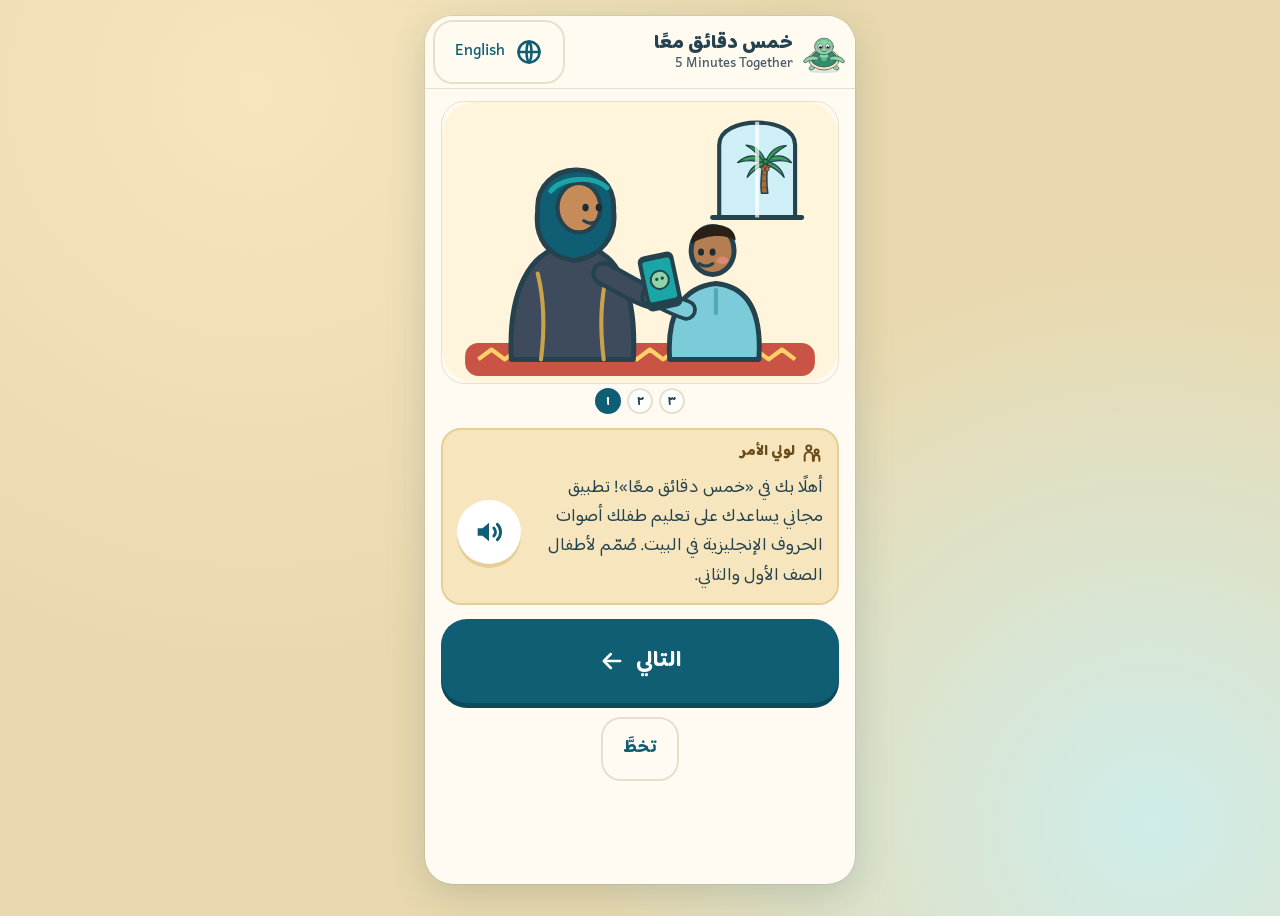
==== app/index.html @ d98d52cf "v1.0: 5 Minutes Together prototype (app, tools, tests, docs)" ====
<!doctype html>
<html lang="ar" dir="rtl">
<head>
<meta charset="utf-8">
<meta name="viewport" content="width=device-width, initial-scale=1, viewport-fit=cover">
<title>خمس دقائق معًا – 5 Minutes Together</title>
<meta name="description" content="A 5-minute daily English letter-sound routine for Omani families with Grade 1–2 children, with Arabic guidance for parents. No ads, no accounts, works offline.">
<meta name="theme-color" content="#0F5E73">
<meta name="referrer" content="no-referrer">
<meta http-equiv="Content-Security-Policy" content="default-src 'self'; script-src 'self'; style-src 'self' 'unsafe-inline'; img-src 'self' data:; font-src 'self'; media-src 'self' data: blob:; connect-src 'self'; worker-src 'self'; manifest-src 'self'; object-src 'none'; base-uri 'self'; form-action 'none'">
<link rel="manifest" href="manifest.webmanifest">
<link rel="icon" href="icons/favicon.svg" type="image/svg+xml">
<link rel="icon" href="icons/icon-192.png" type="image/png" sizes="192x192">
<link rel="apple-touch-icon" href="icons/apple-touch-icon.png">
<meta name="apple-mobile-web-app-capable" content="yes">
<meta name="mobile-web-app-capable" content="yes">
<meta name="apple-mobile-web-app-title" content="5 دقائق">
<link rel="preload" href="fonts/BalooBhaijaan2-Arabic.woff2" as="font" type="font/woff2" crossorigin>
<link rel="preload" href="fonts/Andika-Medium.woff2" as="font" type="font/woff2" crossorigin>
<link rel="stylesheet" href="css/app.css">
<link rel="modulepreload" href="js/main.js">
<link rel="modulepreload" href="js/util.js">
<link rel="modulepreload" href="js/ctx.js">
<link rel="modulepreload" href="js/store.js">
<link rel="modulepreload" href="js/i18n.js">
<link rel="modulepreload" href="js/audio.js">
<link rel="modulepreload" href="js/art.js">
<link rel="modulepreload" href="js/ui.js">
<link rel="modulepreload" href="js/gate.js">
<link rel="modulepreload" href="js/router.js">
<link rel="modulepreload" href="js/days.js">
<link rel="modulepreload" href="js/tour.js">
<link rel="modulepreload" href="js/screens/parent.js">
<link rel="modulepreload" href="js/screens/map.js">
<link rel="modulepreload" href="js/screens/session.js">
<link rel="modulepreload" href="js/screens/teacher.js">
</head>
<body>
<div id="app">
  <div class="screen" style="padding-top:40vh;text-align:center;font-weight:700">خمس دقائق معًا<br><span lang="en" dir="ltr">5 Minutes Together</span></div>
  <noscript><p style="padding:16px">يحتاج هذا التطبيق إلى تفعيل JavaScript. <span lang="en" dir="ltr">This app needs JavaScript.</span></p></noscript>
</div>
<script type="module" src="js/main.js"></script>
<script nomodule src="js/old-browser.js"></script>
</body>
</html>
---- app/css/app.css ----
/* 5 Minutes Together – خمس دقائق معًا  ·  v1.0
   Plain CSS, no framework. Safari 14 safe (no flex-gap, aspect-ratio or inset on critical layout). */

/* One Andika weight (Medium, SIL's official webfont, unmodified) serves every weight: one download on slow data. */
@font-face { font-family: "Andika"; src: url("../fonts/Andika-Medium.woff2") format("woff2"); font-weight: 100 900; font-display: swap; }
@font-face { font-family: "Baloo Bhaijaan 2"; src: url("../fonts/BalooBhaijaan2-Arabic.woff2") format("woff2"); font-weight: 400 800; font-display: swap;
  unicode-range: U+0600-06FF, U+0750-077F, U+08A0-08FF, U+FB50-FDFF, U+FE70-FEFF, U+200C-200F, U+0020-0040, U+005B-0060, U+007B-007E, U+00A0-00BB; }

:root {
  --teal: #1AA6A6; --deep: #0F5E73; --deep-2: #0B4A5B; --sand: #F7E6BD; --sand-2: #FFF6E0; --sand-line: #E6CF95;
  --orange: #FF8A3D; --green: #3AA55B; --brown: #7A4B2A; --coral: #FF6F7D; --white: #FFFFFF;
  --ink: #24434F; --muted: #4A5D66; --bg: #FFFBF2; --line: #E8E0CC; --ok: #1F6B37; --ok-bg: #E3F2E8;
  --l-s: #1AA6A6; --l-s-d: #0A6B6E; --l-s-t: #DFF3F3;
  --l-a: #FF8A3D; --l-a-d: #A3480B; --l-a-t: #FFEFE4;
  --l-t: #3AA55B; --l-t-d: #1F6B37; --l-t-t: #E3F2E8;
  --l-p: #FF6F7D; --l-p-d: #A8283F; --l-p-t: #FFEBED;
  --l-i: #0F5E73; --l-i-d: #0F5E73; --l-i-t: #DDE8EB;
  --l-n: #7A4B2A; --l-n-d: #7A4B2A; --l-n-t: #ECE6E1;
  --fs: 18px;
  --tap: 64px;
  --r: 22px;
  --ar: "Baloo Bhaijaan 2", "Andika", "Segoe UI", Tahoma, sans-serif;
  --en: "Andika", "Baloo Bhaijaan 2", "Segoe UI", Tahoma, sans-serif;
  --shadow: 0 6px 18px rgba(15, 61, 74, .12);
  --press: cubic-bezier(.34, 1.56, .64, 1);
}
html.large { --fs: 22px; }

* { box-sizing: border-box; }
[hidden] { display: none !important; }
html, body { margin: 0; padding: 0; }
html { font-size: var(--fs); -webkit-text-size-adjust: 100%; text-size-adjust: 100%; }
body {
  font-family: var(--ar); color: var(--ink); line-height: 1.55;
  background: #EAD9AE;
  background-image: radial-gradient(circle at 20% 10%, #F7E6BD 0, rgba(247,230,189,0) 45%), radial-gradient(circle at 90% 90%, #CFEDEA 0, rgba(207,237,234,0) 40%);
  min-height: 100vh;
}
html[lang="en"] body { font-family: var(--en); }
.en, [lang="en"] .en-auto { font-family: var(--en); direction: ltr; unicode-bidi: isolate; }
bdi.en { unicode-bidi: isolate; }
button, input, textarea, select { font: inherit; color: inherit; }
img, svg { display: block; max-width: 100%; }
a { color: var(--deep); }
.sr-only { position: absolute !important; width: 1px; height: 1px; padding: 0; margin: -1px; overflow: hidden; clip: rect(0 0 0 0); white-space: nowrap; border: 0; }

/* ---------- app shell: phone width, centred on large screens ---------- */
#app {
  position: relative; max-width: 430px; min-height: 100vh; margin: 0 auto; background: var(--bg);
  box-shadow: 0 0 0 1px rgba(15,61,74,.06), 0 10px 40px rgba(15,61,74,.18); overflow-x: hidden;
}
@media (min-width: 480px) { #app { margin-top: 16px; margin-bottom: 16px; min-height: calc(100vh - 32px); border-radius: 28px; } }
.screen { padding: 12px 16px 28px; }
.screen-child { padding: 8px 12px 20px; }

/* ---------- top bar ---------- */
.topbar { display: flex; align-items: center; min-height: 72px; padding: 4px 8px; position: sticky; top: 0; z-index: 20; background: rgba(255,251,242,.96); border-bottom: 1px solid var(--line); }
.topbar h1 { font-size: 1.15rem; margin: 0 8px; flex: 1; line-height: 1.25; }
.topbar .spacer { flex: 1; }
.topbar > * + * { margin-inline-start: 6px; }
.brand { display: flex; align-items: center; flex: 1; min-width: 0; }
.brand .logo { width: 46px; height: 46px; flex: none; margin-inline-end: 8px; }
.brand-name { font-weight: 800; font-size: 1.05rem; line-height: 1.15; }
.brand-name small { display: block; font-weight: 400; font-size: .72rem; color: var(--muted); font-family: var(--en); }

/* ---------- buttons (64 px minimum, bouncy press, visible focus) ---------- */
.btn {
  display: inline-flex; align-items: center; justify-content: center; min-height: var(--tap); min-width: var(--tap);
  padding: 0 20px; border-radius: 20px; border: 2px solid transparent; cursor: pointer; font-weight: 700; font-size: 1rem;
  background: var(--white); color: var(--deep); box-shadow: 0 4px 0 rgba(15,61,74,.18);
  transition: transform .18s var(--press), box-shadow .18s; -webkit-tap-highlight-color: transparent; touch-action: manipulation; text-decoration: none; text-align: center; line-height: 1.2;
}
.btn .icon { width: 28px; height: 28px; flex: none; }
.btn .icon + span, .btn span + .icon { margin-inline-start: 10px; }
.btn:active, .btn.pressed { transform: scale(.93); box-shadow: 0 1px 0 rgba(15,61,74,.18); }
.btn:focus { outline: none; }
.btn:focus-visible, .btn.kbd-focus, a:focus-visible, input:focus-visible, textarea:focus-visible, [tabindex]:focus-visible { outline: 4px solid var(--deep); outline-offset: 3px; box-shadow: 0 0 0 7px #FFFFFF; }
@supports not selector(:focus-visible) { .btn:focus, a:focus, input:focus, textarea:focus { outline: 4px solid var(--deep); outline-offset: 3px; } }
.btn[disabled], .btn[aria-disabled="true"] { opacity: .45; cursor: default; transform: none; }
.btn-primary { background: var(--deep); color: #fff; box-shadow: 0 5px 0 var(--deep-2); }
.btn-ghost { background: transparent; box-shadow: none; border-color: var(--line); }
.btn-sand { background: var(--sand); color: var(--ink); box-shadow: 0 4px 0 var(--sand-line); }
.btn-ok { background: var(--ok-bg); color: var(--ok); border-color: #8CC9A0; box-shadow: 0 4px 0 #8CC9A0; }
.btn-big { min-height: 84px; font-size: 1.25rem; border-radius: 26px; padding: 0 26px; }
.btn-wide { display: flex; width: 100%; }
.btn-round { border-radius: 50%; padding: 0; width: var(--tap); height: var(--tap); }
.btn-small-text { font-size: .85rem; font-weight: 600; }
.icon { width: 24px; height: 24px; }
[dir="rtl"] .flip-rtl { transform: scaleX(-1); }

/* ---------- cards & layout helpers ---------- */
.card { background: #fff; border-radius: var(--r); padding: 16px; box-shadow: var(--shadow); border: 1px solid var(--line); }
.stack > * + * { margin-top: 14px; }
.grid2 { display: grid; grid-template-columns: 1fr 1fr; grid-gap: 12px; }
.grid3 { display: grid; grid-template-columns: repeat(3, 1fr); grid-gap: 10px; }
.row { display: flex; align-items: center; }
.row > * + * { margin-inline-start: 10px; }
.center { text-align: center; }
.muted { color: var(--muted); }
.small { font-size: .85rem; }
h2 { font-size: 1.25rem; margin: 6px 0 8px; line-height: 1.3; }
h3 { font-size: 1.05rem; margin: 4px 0 6px; }
p { margin: 6px 0; }
.pill { display: inline-flex; align-items: center; border-radius: 999px; padding: 4px 12px; font-size: .8rem; font-weight: 700; background: var(--sand-2); border: 1px solid var(--sand-line); }
.pill .icon { width: 18px; height: 18px; margin-inline-end: 6px; }

/* offline badge */
.offline-badge { display: inline-flex; align-items: center; font-size: .72rem; font-weight: 700; color: var(--ok); background: var(--ok-bg); border: 1px solid #8CC9A0; border-radius: 999px; padding: 3px 10px; white-space: nowrap; }
.offline-badge .icon { width: 18px; height: 18px; margin-inline-end: 4px; }
.offline-badge[hidden] { display: none; }

/* ---------- parent card (sand, parent icon, Arabic text, speaker) ---------- */
.parent-card {
  position: relative; display: grid; grid-template-columns: 1fr auto; grid-gap: 10px; align-items: center;
  background: var(--sand); border: 2px solid var(--sand-line); border-radius: 20px; padding: 12px 14px; color: var(--ink);
}
.parent-card .pc-label { grid-column: 1 / -1; display: flex; align-items: center; font-size: .78rem; font-weight: 800; color: #6A4A17; }
.parent-card .pc-label .icon { width: 22px; height: 22px; margin-inline-end: 6px; color: #6A4A17; }
.parent-card .pc-text { font-size: 1.02rem; line-height: 1.6; white-space: pre-line; }
.parent-card .pc-sub { display: block; margin-top: 4px; font-size: .86rem; color: #5B4A2C; font-family: var(--ar); direction: rtl; text-align: right; }
.parent-card .btn-say { width: var(--tap); height: var(--tap); border-radius: 50%; padding: 0; background: #fff; color: var(--deep); box-shadow: 0 4px 0 var(--sand-line); }
.parent-card .btn-say .icon { width: 32px; height: 32px; }
.parent-card.speaking { box-shadow: 0 0 0 4px rgba(15,94,115,.35); }
.parent-card.ask { background: #FFF1D0; border-color: #E8C46A; }
.parent-card .pc-extra { grid-column: 1 / -1; }
.level-badge { display: inline-flex; align-items: center; background: #fff; border: 2px solid var(--sand-line); border-radius: 999px; padding: 2px 10px 2px 6px; font-size: .78rem; font-weight: 800; }
.level-meter { display: inline-flex; margin-inline-end: 6px; }
.level-meter i { display: block; width: 8px; height: 16px; border-radius: 3px; background: #E9DDBF; border: 1.5px solid #8A7442; margin-inline-end: 2px; }
.level-meter i.on { background: var(--deep); border-color: var(--deep); }

/* ---------- letters & tiles: every letter keeps one colour and always shows the letter ---------- */
.L-s { --lc: var(--l-s); --ld: var(--l-s-d); --lt: var(--l-s-t); }
.L-a { --lc: var(--l-a); --ld: var(--l-a-d); --lt: var(--l-a-t); }
.L-t { --lc: var(--l-t); --ld: var(--l-t-d); --lt: var(--l-t-t); }
.L-p { --lc: var(--l-p); --ld: var(--l-p-d); --lt: var(--l-p-t); }
.L-i { --lc: var(--l-i); --ld: var(--l-i-d); --lt: var(--l-i-t); }
.L-n { --lc: var(--l-n); --ld: var(--l-n-d); --lt: var(--l-n-t); }
.tile {
  font-family: var(--en); font-weight: 700; direction: ltr; display: inline-flex; align-items: center; justify-content: center;
  width: 84px; height: 96px; font-size: 64px; line-height: 1; color: var(--ld, var(--ink)); background: var(--lt, #fff);
  border: 4px solid var(--lc, var(--line)); border-bottom-width: 10px; border-radius: 22px; cursor: pointer; padding: 0 0 6px;
  transition: transform .2s var(--press); -webkit-tap-highlight-color: transparent; touch-action: manipulation; position: relative;
}
.tile:active, .tile.pressed { transform: scale(.92); }
.tile.big { width: 160px; height: 176px; font-size: 128px; border-width: 6px; border-bottom-width: 16px; border-radius: 34px; }
.tile.mid { width: 96px; height: 108px; font-size: 76px; }
.tile.sm { width: 64px; height: 72px; font-size: 44px; border-width: 3px; border-bottom-width: 7px; border-radius: 16px; }
.tile.xs { width: 44px; height: 50px; font-size: 30px; border-width: 2px; border-bottom-width: 5px; border-radius: 12px; cursor: default; padding-bottom: 3px; }
.tile.lit { box-shadow: 0 0 0 6px rgba(255,209,102,.9); transform: translateY(-6px); }
.tile .done-mark { position: absolute; top: -10px; right: -10px; width: 30px; height: 30px; border-radius: 50%; background: var(--ok); color: #fff; display: flex; align-items: center; justify-content: center; border: 3px solid #fff; }
.tile .done-mark .icon { width: 18px; height: 18px; stroke-width: 3; }
.letter-chip { font-family: var(--en); font-weight: 700; direction: ltr; unicode-bidi: isolate; display: inline-block; min-width: 1.5em; padding: 0 .3em; border-radius: 8px; background: var(--lt, #fff); color: var(--ld, var(--ink)); border: 2px solid var(--lc, var(--line)); text-align: center; line-height: 1.35; }
.tiles { display: flex; justify-content: center; align-items: flex-end; direction: ltr; min-height: 120px; }
.tiles .tile { margin: 0 6px; transition: margin .6s ease, transform .2s var(--press); }
.tiles.joined .tile { margin: 0 -2px; }
.tiles.joined .tile + .tile { border-left-width: 2px; }
.train { position: relative; }
.train .engine { display: none; width: 56px; height: 56px; color: var(--deep); margin-right: 4px; align-self: center; flex: none; }
.train .engine svg { width: 56px; height: 56px; }
.tiles.joined .engine { display: block; animation: rise .4s ease both; }
.tile.word { width: 86px; height: 98px; font-size: 68px; }
.tile .wheels { position: absolute; bottom: -22px; left: 10px; right: 10px; display: flex; justify-content: space-between; opacity: 0; transition: opacity .3s; }
.tile .wheels i { width: 16px; height: 16px; border-radius: 50%; background: var(--ink); border: 3px solid #fff; }
.tiles.joined .tile .wheels { opacity: 1; }

/* ---------- pictures ---------- */
.pic-btn { position: relative; display: flex; align-items: center; justify-content: center; width: 112px; height: 112px; padding: 8px; border-radius: 24px; background: #fff; border: 3px solid var(--line); box-shadow: 0 5px 0 #E3D7BB; cursor: pointer; transition: transform .2s var(--press); -webkit-tap-highlight-color: transparent; touch-action: manipulation; }
.pic-btn svg { width: 100%; height: 100%; }
.pic-btn:active, .pic-btn.pressed { transform: scale(.92); }
.pic-btn.lit { box-shadow: 0 0 0 6px rgba(255,209,102,.9); }
.pic-btn.is-right { border-color: var(--green); background: #F1FAF3; }
.pic-btn .mark { position: absolute; top: -12px; right: -12px; width: 38px; height: 38px; border-radius: 50%; display: flex; align-items: center; justify-content: center; border: 3px solid #fff; background: var(--ok); color: #fff; }
.pic-btn .mark .icon { width: 22px; height: 22px; stroke-width: 3; }
.pic-btn .cap { position: absolute; bottom: -26px; left: 0; right: 0; text-align: center; font-family: var(--en); font-size: .95rem; font-weight: 700; direction: ltr; }
.pic-big { width: 168px; height: 168px; margin: 8px auto; }
.pic-row { display: flex; justify-content: center; flex-wrap: wrap; }
.pic-row > * { margin: 10px 8px 30px; }
.choice-row { display: flex; justify-content: center; flex-wrap: wrap; direction: ltr; }
.choice-row > * { margin: 8px; }
.reveal-pic { width: 150px; height: 150px; margin: 6px auto 0; animation: pop .5s var(--press) both; }
.reveal-word { font-family: var(--en); font-weight: 700; font-size: 2.4rem; text-align: center; direction: ltr; margin: 6px 0 0; }
.meaning { text-align: center; font-size: .9rem; color: var(--muted); }
.wiggle { animation: wiggle .5s ease both; }

/* ---------- Sanad (mascot) ---------- */
.sanad { width: 132px; height: 132px; margin: 0 auto; position: relative; }
.sanad.lg { width: 176px; height: 176px; }
.sanad.sm { width: 88px; height: 88px; }
.sanad.xs { width: 56px; height: 56px; }
.sanad svg { width: 100%; height: 100%; overflow: visible; }
.sanad .lids { transform-box: fill-box; transform-origin: 50% 0; animation: blink 4.6s infinite; }
.sanad .head { transform-box: view-box; transform-origin: 100px 118px; }
.sanad .flip-r { transform-box: view-box; transform-origin: 128px 128px; }
.sanad.idle svg { animation: breathe 3.6s ease-in-out infinite; transform-origin: 50% 90%; }
.sanad.hop svg { animation: hop .6s var(--press); }
.sanad.nod .head { animation: nod .8s ease-in-out; }
.sanad.wave .flip-r { animation: wave 1.4s ease-in-out; }
.sanad-say { display: block; margin: 4px auto 0; }
.speech { background: #fff; border-radius: 18px; padding: 8px 14px; box-shadow: var(--shadow); font-family: var(--en); direction: ltr; font-weight: 700; text-align: center; }

@keyframes blink { 0%, 92%, 100% { opacity: 0; transform: scaleY(.15); } 94%, 96% { opacity: 1; transform: scaleY(1); } }
@keyframes breathe { 0%, 100% { transform: scale(1); } 50% { transform: scale(1.025); } }
@keyframes hop { 0% { transform: translateY(0) scale(1, 1); } 25% { transform: translateY(0) scale(1.06, .92); } 55% { transform: translateY(-26px) scale(.96, 1.05); } 80% { transform: translateY(0) scale(1.05, .95); } 100% { transform: translateY(0) scale(1, 1); } }
@keyframes nod { 0%, 100% { transform: rotate(0); } 25% { transform: rotate(7deg); } 50% { transform: rotate(-2deg); } 75% { transform: rotate(6deg); } }
@keyframes wave { 0%, 100% { transform: rotate(0); } 20% { transform: rotate(-24deg); } 40% { transform: rotate(4deg); } 60% { transform: rotate(-22deg); } 80% { transform: rotate(2deg); } }
@keyframes pop { 0% { transform: scale(.3); opacity: 0; } 100% { transform: scale(1); opacity: 1; } }
@keyframes wiggle { 0%, 100% { transform: translateX(0); } 25% { transform: translateX(-6px); } 50% { transform: translateX(5px); } 75% { transform: translateX(-3px); } }
@keyframes pulse { 0%, 100% { box-shadow: 0 0 0 0 rgba(255,138,61,.55); } 50% { box-shadow: 0 0 0 14px rgba(255,138,61,0); } }
@keyframes rise { 0% { transform: translateY(16px); opacity: 0; } 100% { transform: translateY(0); opacity: 1; } }
@keyframes star { 0% { transform: translate(0, 0) scale(.4) rotate(0); opacity: 1; } 100% { transform: translate(var(--dx), var(--dy)) scale(1) rotate(120deg); opacity: 0; } }

/* stars burst (single burst, no flashing) */
.burst { position: fixed; z-index: 60; width: 0; height: 0; pointer-events: none; }
.burst .icon { position: absolute; width: 30px; height: 30px; margin: -15px 0 0 -15px; color: #FFC93C; animation: star .8s ease-out forwards; }
.burst .icon:nth-child(3n) { color: var(--coral); }
.burst .icon:nth-child(3n+1) { color: var(--teal); }

/* ---------- session (child) ---------- */
.s-top { display: flex; align-items: center; padding: 6px 4px; }
.steps { flex: 1; display: flex; justify-content: center; list-style: none; margin: 0; padding: 0; }
.steps .st { display: flex; flex-direction: column; align-items: center; width: 50px; font-size: .62rem; font-weight: 800; color: var(--muted); }
.steps .st i { display: flex; align-items: center; justify-content: center; width: 36px; height: 36px; border-radius: 50%; background: #fff; border: 2.5px solid var(--line); color: var(--muted); font-style: normal; }
.steps .st i .icon { width: 20px; height: 20px; }
.steps .st.on i { border-color: var(--deep); background: var(--deep); color: #fff; box-shadow: 0 0 0 4px rgba(15,94,115,.18); }
.steps .st.done i { border-color: var(--green); background: var(--ok-bg); color: var(--ok); }
.steps .st span { margin-top: 2px; line-height: 1.1; text-align: center; font-family: var(--ar); }
.stage { min-height: 380px; display: flex; flex-direction: column; align-items: center; justify-content: flex-start; padding: 6px 0 10px; }
.stage > * { animation: rise .35s ease both; }
.stage .step-title { display: flex; align-items: center; justify-content: center; font-weight: 800; font-size: 1.05rem; color: var(--deep); margin: 0 0 6px; }
.stage .step-title .icon { width: 26px; height: 26px; margin-inline-end: 8px; }
.stage .step-title .en { font-weight: 700; color: var(--muted); margin: 0 10px; font-size: .85rem; }
.child-actions { display: flex; justify-content: center; flex-wrap: wrap; margin: 10px 0 4px; }
.child-actions > * { margin: 6px; }
.next-btn .icon { width: 30px; height: 30px; }
.judge { display: grid; grid-template-columns: 1fr 1fr; grid-gap: 10px; width: 100%; }
.judge .btn { min-height: 80px; font-size: 1.05rem; }
.progress-dots { display: flex; justify-content: center; direction: ltr; margin: 4px 0; }
.progress-dots b { display: flex; align-items: center; justify-content: center; width: 26px; height: 26px; margin: 0 3px; border-radius: 50%; border: 2px solid var(--line); background: #fff; font-size: .7rem; font-family: var(--en); }
.progress-dots b.done { background: var(--ok-bg); border-color: var(--green); color: var(--ok); }
.progress-dots b.now { border-color: var(--deep); background: var(--deep); color: #fff; }
.say-big { width: 96px; height: 96px; border-radius: 50%; }
.say-big .icon { width: 46px; height: 46px; }
.listen-again { display: flex; align-items: center; justify-content: center; font-family: var(--en); font-weight: 700; color: var(--deep); background: #EAF6F6; border-radius: 16px; padding: 6px 14px; margin: 6px auto; direction: ltr; }
.listen-again .icon { margin-right: 8px; }
.day-head { display: flex; align-items: center; justify-content: space-between; margin: 4px 0 8px; }
.sticker-reveal { width: 190px; height: 190px; margin: 4px auto; animation: pop .7s var(--press) both; }
.stop-sign { display: flex; align-items: center; justify-content: center; font-weight: 800; color: var(--deep); background: #EAF6F6; border: 2px solid #A8DADA; border-radius: 18px; padding: 10px; margin: 8px 0; }
.stop-sign .icon { width: 28px; height: 28px; margin-inline-end: 8px; }

/* ---------- journey map ---------- */
.map-wrap { position: relative; width: 100%; height: 0; padding-top: 177.78%; border-radius: 24px; overflow: hidden; box-shadow: var(--shadow); }
.map-wrap > svg { position: absolute; top: 0; left: 0; width: 100%; height: 100%; }
.stop-btn {
  position: absolute; width: 76px; height: 76px; margin: -38px 0 0 -38px; border-radius: 50%; border: 4px solid #fff; background: #fff; color: var(--deep);
  display: flex; flex-direction: column; align-items: center; justify-content: center; font-family: var(--en); font-weight: 700; font-size: 1.3rem; line-height: 1;
  box-shadow: 0 5px 0 rgba(15,61,74,.25); cursor: pointer; transition: transform .2s var(--press);
}
.stop-btn:active { transform: scale(.92); }
.stop-btn .icon { width: 22px; height: 22px; margin-top: 2px; }
.stop-btn.done { background: #FFD166; border-color: #fff; color: #5A3B00; box-shadow: 0 0 0 6px rgba(255,209,102,.45), 0 5px 0 rgba(15,61,74,.25); }
.stop-btn.today { background: var(--orange); color: #2B1300; animation: pulse 2s ease-in-out infinite; }
.stop-btn.locked { background: #EFEAE0; color: #6B6455; }
.stop-btn .badge { position: absolute; top: -8px; right: -8px; width: 30px; height: 30px; border-radius: 50%; display: flex; align-items: center; justify-content: center; background: var(--ok); color: #fff; border: 3px solid #fff; }
.stop-btn .badge .icon { width: 16px; height: 16px; stroke-width: 3; margin: 0; }
.map-sanad { position: absolute; width: 64px; height: 64px; margin: -84px 0 0 6px; pointer-events: none; transition: left .6s ease, top .6s ease; }
.map-legend { display: grid; grid-template-columns: repeat(3, 1fr); grid-gap: 6px; margin: 10px 0; font-size: .75rem; font-weight: 700; }
.map-legend span { display: flex; align-items: center; justify-content: center; background: #fff; border: 1px solid var(--line); border-radius: 12px; padding: 4px; }
.map-legend i { display: inline-flex; width: 20px; height: 20px; border-radius: 50%; margin-inline-end: 6px; align-items: center; justify-content: center; }
.map-legend i .icon { width: 13px; height: 13px; }

/* ---------- parent home ---------- */
.hero { border-radius: 24px; overflow: hidden; border: 1px solid var(--line); }
.hero svg { width: 100%; height: auto; }
.today-card { background: #fff; border-radius: 24px; padding: 14px; border: 2px solid #CFE7E7; box-shadow: var(--shadow); }
.today-card .day-title { font-size: 1.2rem; font-weight: 800; }
.mini-map { display: flex; direction: ltr; justify-content: space-between; align-items: center; margin: 10px 4px 12px; position: relative; }
.mini-map::before { content: ""; position: absolute; left: 20px; right: 20px; top: 50%; border-top: 4px dotted #C9B27A; z-index: 0; }
.mini-map .md { position: relative; z-index: 1; width: 48px; height: 48px; border-radius: 50%; background: #EFEAE0; border: 3px solid #fff; display: flex; align-items: center; justify-content: center; font-family: var(--en); font-weight: 700; color: #6B6455; box-shadow: 0 2px 0 rgba(15,61,74,.15); }
.mini-map .md .icon { width: 20px; height: 20px; }
.mini-map .md.done { background: #FFD166; color: #5A3B00; }
.mini-map .md.today { background: var(--orange); color: #2B1300; box-shadow: 0 0 0 5px rgba(255,138,61,.3); }
.links { display: grid; grid-template-columns: 1fr 1fr; grid-gap: 10px; }
.link-btn { flex-direction: column; min-height: 96px; padding: 10px 8px; font-size: .9rem; }
.link-btn .icon { width: 32px; height: 32px; margin-bottom: 4px; }
.link-btn .lock-dot { position: absolute; top: 8px; inset-inline-end: 8px; width: 22px; height: 22px; color: var(--muted); }
[dir="rtl"] .link-btn .lock-dot { left: 8px; right: auto; }
[dir="ltr"] .link-btn .lock-dot { right: 8px; left: auto; }
.link-btn { position: relative; }
.tour-btn { font-size: .8rem; font-weight: 700; min-height: var(--tap); border-style: dashed; border-color: #9BC9C9; }
.footer-note { text-align: center; font-size: .78rem; color: var(--muted); margin-top: 18px; }
.daychips { display: grid; grid-template-columns: repeat(5, 1fr); grid-gap: 6px; }
.daychip { border-radius: 14px; border: 2px solid var(--line); background: #fff; text-align: center; padding: 6px 2px; font-size: .74rem; font-weight: 800; }
.daychip .icon { width: 20px; height: 20px; margin: 2px auto; }
.daychip.done { border-color: var(--green); background: var(--ok-bg); color: var(--ok); }
.daychip.today { border-color: var(--orange); background: #FFF1E6; color: #8A3B06; }

/* ---------- lists / sections ---------- */
.section-card { background: #fff; border: 1px solid var(--line); border-radius: 20px; padding: 14px; }
.tip-row { background: #fff; border-radius: 20px; padding: 12px; border: 1px solid var(--line); }
.tip-row .tip-head { display: flex; align-items: center; margin-bottom: 10px; }
.tip-row .tile { width: 76px; height: 86px; font-size: 56px; flex: none; }
.tip-row .kw { display: flex; }
.tip-row .kw > * { margin-inline-start: 10px; }
.pic-mini { width: 72px; height: 72px; padding: 6px; border-radius: 18px; }
.app-card { background: #fff; border: 1px solid var(--line); border-radius: 20px; padding: 14px; }
.app-card h3 { font-family: var(--en); direction: ltr; text-align: start; display: flex; align-items: center; }
html[dir="rtl"] .app-card h3 { justify-content: flex-end; }
.result-row { display: grid; grid-template-columns: auto 1fr auto; grid-gap: 10px; align-items: center; padding: 10px 0; border-bottom: 1px solid var(--line); }
.result-row:last-child { border-bottom: 0; }
.result-row .status { width: 40px; height: 40px; border-radius: 50%; display: flex; align-items: center; justify-content: center; background: #EFEAE0; color: #6B6455; }
.result-row .status.done { background: var(--ok-bg); color: var(--ok); }
.result-row .score { font-family: var(--en); font-weight: 700; direction: ltr; }
.objective { border-radius: 18px; padding: 12px; border: 2px solid var(--line); background: #fff; }
.objective.met { border-color: #8CC9A0; background: #F1FAF3; }
.objective.not { border-color: #F0C27A; background: #FFF8EC; }
.objective .obj-head { display: flex; align-items: center; justify-content: space-between; font-weight: 800; }
.objective .obj-state { display: inline-flex; align-items: center; font-size: .85rem; }
.objective .obj-state .icon { width: 22px; height: 22px; margin-inline-end: 4px; }
.meter { height: 14px; border-radius: 999px; background: #EFEAE0; overflow: hidden; margin: 8px 0 4px; direction: ltr; }
.meter > span { display: block; height: 100%; background: var(--deep); border-radius: 999px; }
.sticker-grid { display: grid; grid-template-columns: repeat(2, 1fr); grid-gap: 12px; }
.sticker-slot { background: #fff; border-radius: 20px; border: 1px solid var(--line); padding: 10px; text-align: center; }
.sticker-slot .sticker-svg { width: 110px; height: 110px; margin: 0 auto; }
.sticker-slot .letters { display: flex; justify-content: center; direction: ltr; margin-top: 6px; }
.sticker-slot .letters .letter-chip { margin: 0 2px; }
.sticker-slot.locked { background: #FAF7F0; }

/* forms */
.switch-row { display: grid; grid-template-columns: 1fr auto; grid-gap: 12px; align-items: center; background: #fff; border: 1px solid var(--line); border-radius: 18px; padding: 10px 12px; min-height: 76px; }
.switch { position: relative; width: 84px; height: var(--tap); border-radius: 999px; border: 2px solid var(--line); background: #EFEAE0; cursor: pointer; }
.switch::after { content: ""; position: absolute; top: 6px; left: 6px; width: 48px; height: 48px; border-radius: 50%; background: #fff; box-shadow: 0 2px 4px rgba(0,0,0,.2); transition: left .2s; }
.switch[aria-checked="true"] { background: var(--deep); border-color: var(--deep); }
.switch[aria-checked="true"]::after { left: 28px; }
.switch .sw-txt { position: absolute; top: 50%; transform: translateY(-50%); font-size: .7rem; font-weight: 800; color: #fff; left: 10px; }
.switch[aria-checked="false"] .sw-txt { left: auto; right: 10px; color: var(--muted); }
.seg { display: grid; grid-template-columns: 1fr 1fr; grid-gap: 8px; }
.seg .btn[aria-pressed="true"] { background: var(--deep); color: #fff; box-shadow: 0 4px 0 var(--deep-2); }
textarea, input[type="text"] { width: 100%; border: 2px solid var(--line); border-radius: 14px; padding: 10px 12px; background: #fff; min-height: 64px; }
.rate { display: grid; grid-template-columns: repeat(5, minmax(64px, 1fr)); grid-gap: 4px; direction: ltr; margin: 8px 0; }
.rate label { display: flex; flex-direction: column; align-items: center; justify-content: center; min-height: var(--tap); border: 2px solid var(--line); border-radius: 14px; background: #fff; cursor: pointer; font-family: var(--en); font-weight: 700; font-size: 1.15rem; }
.rate input { position: absolute; opacity: 0; width: 1px; height: 1px; }
.rate input:checked + span { color: #fff; }
.rate label.on { background: var(--deep); border-color: var(--deep); color: #fff; }
.rate input:focus-visible + span { outline: 3px solid var(--deep); outline-offset: 6px; border-radius: 6px; }
.rate-scale { display: flex; justify-content: space-between; font-size: .72rem; color: var(--muted); direction: ltr; }
.review-item { background: #fff; border: 1px solid var(--line); border-radius: 18px; padding: 12px 8px; }
.review-item .q-en { font-family: var(--en); direction: ltr; text-align: left; font-weight: 700; }
.review-item .q-ar { direction: rtl; text-align: right; font-weight: 700; }

/* modal & toast */
.modal-back { position: fixed; top: 0; left: 0; right: 0; bottom: 0; z-index: 80; background: rgba(10,34,42,.55); display: flex; align-items: center; justify-content: center; padding: 16px; }
.modal { width: 100%; max-width: 400px; background: var(--bg); border-radius: 26px; padding: 18px; box-shadow: 0 20px 60px rgba(0,0,0,.35); animation: rise .25s ease both; }
.modal h2 { margin-top: 0; }
.hold-btn { position: relative; width: 150px; height: 150px; border-radius: 50%; margin: 14px auto; display: flex; align-items: center; justify-content: center; flex-direction: column; background: #fff; border: 3px solid var(--line); cursor: pointer; font-weight: 800; user-select: none; -webkit-user-select: none; -webkit-touch-callout: none; touch-action: none; }
.hold-btn svg.ring { position: absolute; top: -3px; left: -3px; width: 150px; height: 150px; transform: rotate(-90deg); }
.hold-btn .icon { width: 40px; height: 40px; color: var(--deep); }
.hold-btn .count { font-family: var(--en); font-size: .9rem; color: var(--muted); }
.toast { position: fixed; left: 50%; bottom: 24px; transform: translateX(-50%); z-index: 90; background: var(--ink); color: #fff; padding: 12px 18px; border-radius: 16px; font-weight: 700; max-width: 92vw; box-shadow: var(--shadow); animation: rise .25s ease both; }

/* assessor tour overlay */
.tour-layer { position: fixed; top: 0; left: 0; right: 0; bottom: 0; z-index: 100; }
.tour-block { position: absolute; top: 0; left: 0; right: 0; bottom: 0; }
.tour-spot { position: absolute; border-radius: 18px; box-shadow: 0 0 0 9999px rgba(8,30,38,.62); border: 3px solid #FFD166; transition: all .35s ease; pointer-events: none; }
.tour-card { position: absolute; left: 50%; transform: translateX(-50%); width: calc(100% - 24px); max-width: 410px; background: #fff; border-radius: 22px; padding: 14px 16px; box-shadow: 0 16px 50px rgba(0,0,0,.4); direction: ltr; text-align: left; font-family: var(--en); }
.tour-card h2 { font-size: 1.05rem; margin: 0 0 4px; }
.tour-card p { font-size: .92rem; margin: 4px 0; line-height: 1.45; }
.tour-card .req { display: inline-block; font-size: .72rem; font-weight: 700; background: var(--deep); color: #fff; border-radius: 999px; padding: 2px 10px; margin: 0 4px 4px 0; }
.tour-card .tour-nav { display: flex; align-items: center; justify-content: space-between; margin-top: 10px; }
.tour-card .tour-nav .btn { min-height: var(--tap); }
.tour-card .tour-count { font-size: .8rem; color: var(--muted); }

/* print: flyer and day cards (A4) */
.print-page { width: 210mm; min-height: 297mm; margin: 0 auto 16px; background: #fff; padding: 14mm; box-shadow: var(--shadow); position: relative; overflow: hidden; }
.print-tools { display: grid; grid-template-columns: 1fr 1fr; grid-gap: 10px; margin-bottom: 12px; }
.print-scroll { overflow-x: auto; padding-bottom: 8px; }
.flyer h1 { font-size: 34pt; margin: 0; color: var(--deep); line-height: 1.2; }
.flyer .tag { font-size: 16pt; margin: 4mm 0 6mm; }
.flyer .qr { width: 62mm; height: 62mm; margin: 0 auto; }
.flyer .steps-ol { font-size: 15pt; line-height: 1.7; }
.flyer .feat { display: grid; grid-template-columns: 1fr 1fr; grid-gap: 4mm; font-size: 12.5pt; }
.flyer .feat div { background: var(--sand-2); border: 1px solid var(--sand-line); border-radius: 4mm; padding: 3mm 4mm; }
.dcard { font-size: 12pt; }
.dcard h1 { font-size: 22pt; margin: 0 0 2mm; color: var(--deep); }
.dcard .letters-big { display: flex; direction: ltr; justify-content: center; }
.dcard .letters-big .tile { cursor: default; margin: 0 3mm; }
.dcard .dc-grid { display: grid; grid-template-columns: 1fr 1fr; grid-gap: 4mm; }
.dcard .box { border: 1.5px solid var(--sand-line); border-radius: 4mm; padding: 3mm 4mm; background: var(--sand-2); }
.dcard .words { display: flex; flex-wrap: wrap; direction: ltr; }
.dcard .words .wd { display: flex; align-items: center; margin: 1.5mm 3mm 1.5mm 0; }
.dcard .pic-mini { width: 20mm; height: 20mm; }
.dcard .tick { display: inline-block; width: 7mm; height: 7mm; border: 2px solid var(--ink); border-radius: 2mm; vertical-align: middle; margin-inline-end: 2mm; }
.cutout { display: grid; grid-template-columns: repeat(6, 1fr); grid-gap: 3mm; direction: ltr; }
.cutout div { border: 2px dashed #B8A77A; border-radius: 4mm; height: 32mm; display: flex; align-items: center; justify-content: center; font-family: var(--en); font-weight: 700; font-size: 54pt; }

@media print {
  @page { size: A4; margin: 0; }
  body { background: #fff; }
  #app { max-width: none; margin: 0; box-shadow: none; border-radius: 0; background: #fff; }
  .no-print, .topbar, .print-tools, .toast, .tour-layer { display: none !important; }
  .print-scroll { overflow: visible; }
  .print-page { margin: 0; box-shadow: none; page-break-after: always; break-after: page; }
  .print-page:last-child { page-break-after: auto; break-after: auto; }
  .screen { padding: 0; }
  * { -webkit-print-color-adjust: exact; print-color-adjust: exact; }
}

/* calm mode + reduced motion: no looping or bouncing motion */
html.calm *, html.calm *::before, html.calm *::after { animation-duration: .001ms !important; animation-iteration-count: 1 !important; transition-duration: .001ms !important; }
html.calm .sanad .lids { animation: none !important; opacity: 0; }
html.calm .stop-btn.today { animation: none !important; box-shadow: 0 0 0 6px rgba(255,138,61,.45); }
html.calm .burst { display: none; }
html.fast *, html.fast *::before, html.fast *::after { animation-duration: .001ms !important; transition-duration: .001ms !important; }
@media (prefers-reduced-motion: reduce) {
  *, *::before, *::after { animation-duration: .001ms !important; animation-iteration-count: 1 !important; transition-duration: .001ms !important; }
  .burst { display: none; }
}
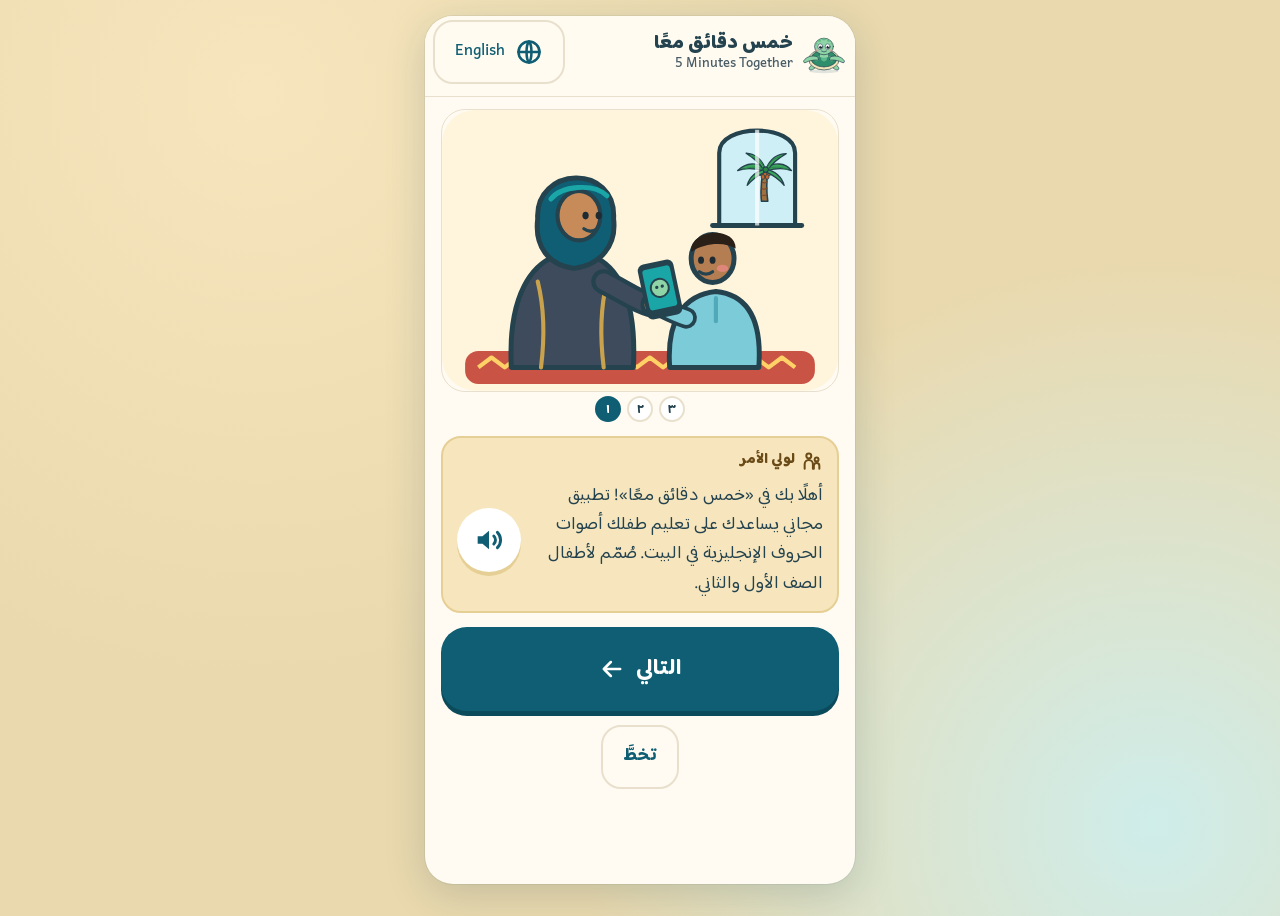
==== commit a9db7bd8: "App v1.1: version label, audio re-check items, update notice, credits, header fix - version 1.1 read" ====
--- a/app/index.html
+++ b/app/index.html
@@ -3,7 +3,7 @@
 <head>
 <meta charset="utf-8">
 <meta name="viewport" content="width=device-width, initial-scale=1, viewport-fit=cover">
-<title>خمس دقائق معًا – 5 Minutes Together</title>
+<title>خمس دقائق معًا – 5 Minutes Together · voices: elevenlabs.io</title>
 <meta name="description" content="A 5-minute daily English letter-sound routine for Omani families with Grade 1–2 children, with Arabic guidance for parents. No ads, no accounts, works offline.">
 <meta name="theme-color" content="#0F5E73">
 <meta name="referrer" content="no-referrer">
--- a/app/css/app.css
+++ b/app/css/app.css
@@ -54,14 +54,30 @@
 .screen-child { padding: 8px 12px 20px; }
 
 /* ---------- top bar ---------- */
-.topbar { display: flex; align-items: center; min-height: 72px; padding: 4px 8px; position: sticky; top: 0; z-index: 20; background: rgba(255,251,242,.96); border-bottom: 1px solid var(--line); }
-.topbar h1 { font-size: 1.15rem; margin: 0 8px; flex: 1; line-height: 1.25; }
+.topbar { display: flex; flex-wrap: wrap; align-items: center; min-height: 72px; padding: 4px 8px; position: sticky; top: 0; z-index: 20; background: rgba(255,251,242,.96); border-bottom: 1px solid var(--line); }
+.topbar h1 { font-size: 1.15rem; margin: 0 8px; flex: 1 1 0; min-width: 0; line-height: 1.25; overflow-wrap: anywhere; }
 .topbar .spacer { flex: 1; }
 .topbar > * + * { margin-inline-start: 6px; }
-.brand { display: flex; align-items: center; flex: 1; min-width: 0; }
+.topbar .lang-toggle { flex: none; }
+.topbar > .badge-row { order: 3; flex: 1 0 100%; margin: 0; padding: 4px 4px 4px; display: flex; align-items: center; }
+.topbar > .badge-row:empty { display: none; }
+@media (max-width: 380px) {
+  /* narrow phones: the title keeps the whole first row; the badge and the language button share the second */
+  .topbar:has(> .badge-row) > .brand { flex: 1 0 100%; }
+  .topbar:has(> .badge-row) > h1 { flex: 1 0 calc(100% - 90px); }
+  .topbar:has(> .badge-row) > .lang-toggle { order: 4; }
+  .topbar:has(> .badge-row) > .badge-row { flex: 1 1 auto; }
+}
+.brand { display: flex; align-items: center; flex: 1 1 0; min-width: 0; }
 .brand .logo { width: 46px; height: 46px; flex: none; margin-inline-end: 8px; }
-.brand-name { font-weight: 800; font-size: 1.05rem; line-height: 1.15; }
+.brand-name { font-weight: 800; font-size: 1.05rem; line-height: 1.15; min-width: 0; overflow-wrap: anywhere; }
 .brand-name small { display: block; font-weight: 400; font-size: .72rem; color: var(--muted); font-family: var(--en); }
+/* v1.1 one-time update notice (in the page flow, never covering anything) */
+.update-notice { display: flex; align-items: center; margin: 8px 12px 0; padding: 8px 12px; border-radius: 16px; background: #E3F2E8; border: 2px solid #8CC9A0; color: var(--ok); font-weight: 700; }
+.update-notice p { flex: 1; margin: 0; }
+.update-notice .btn { flex: none; margin-inline-start: 10px; }
+/* v1.1 reviewer audio re-check block */
+.audio-recheck { border-top: 3px dashed var(--sand-line); padding-top: 10px; }
 
 /* ---------- buttons (64 px minimum, bouncy press, visible focus) ---------- */
 .btn {
@@ -370,34 +386,37 @@
 .tour-card .tour-count { font-size: .8rem; color: var(--muted); }
 
 /* print: flyer and day cards (A4) */
-.print-page { width: 210mm; min-height: 297mm; margin: 0 auto 16px; background: #fff; padding: 14mm; box-shadow: var(--shadow); position: relative; overflow: hidden; }
+.print-page { width: 210mm; height: 297mm; margin: 0 auto 16px; background: #fff; padding: 10mm 12mm; box-shadow: var(--shadow); position: relative; overflow: hidden; }
 .print-tools { display: grid; grid-template-columns: 1fr 1fr; grid-gap: 10px; margin-bottom: 12px; }
 .print-scroll { overflow-x: auto; padding-bottom: 8px; }
-.flyer h1 { font-size: 34pt; margin: 0; color: var(--deep); line-height: 1.2; }
-.flyer .tag { font-size: 16pt; margin: 4mm 0 6mm; }
-.flyer .qr { width: 62mm; height: 62mm; margin: 0 auto; }
-.flyer .steps-ol { font-size: 15pt; line-height: 1.7; }
-.flyer .feat { display: grid; grid-template-columns: 1fr 1fr; grid-gap: 4mm; font-size: 12.5pt; }
-.flyer .feat div { background: var(--sand-2); border: 1px solid var(--sand-line); border-radius: 4mm; padding: 3mm 4mm; }
-.dcard { font-size: 12pt; }
-.dcard h1 { font-size: 22pt; margin: 0 0 2mm; color: var(--deep); }
+.flyer h1 { font-size: 30pt; margin: 0; color: var(--deep); line-height: 1.2; }
+.flyer .tag { font-size: 14pt; margin: 3mm 0 4mm; }
+.flyer .hero-print { width: 125mm; margin: 0 auto 5mm; border-radius: 6mm; overflow: hidden; }
+.flyer .qr { width: 56mm; height: 56mm; margin: 0 auto; }
+.flyer .steps-ol { font-size: 14pt; line-height: 1.65; margin: 0; list-style-type: arabic-indic; }
+.flyer .feat { display: grid; grid-template-columns: 1fr 1fr; grid-gap: 3mm; font-size: 12pt; }
+.flyer .feat div { background: var(--sand-2); border: 1px solid var(--sand-line); border-radius: 4mm; padding: 2.5mm 4mm; }
+.dcard { font-size: 10.5pt; line-height: 1.45; }
+.dcard h1 { font-size: 18pt; margin: 0 0 1mm; color: var(--deep); }
+.dcard p { margin: 1mm 0; }
 .dcard .letters-big { display: flex; direction: ltr; justify-content: center; }
-.dcard .letters-big .tile { cursor: default; margin: 0 3mm; }
-.dcard .dc-grid { display: grid; grid-template-columns: 1fr 1fr; grid-gap: 4mm; }
-.dcard .box { border: 1.5px solid var(--sand-line); border-radius: 4mm; padding: 3mm 4mm; background: var(--sand-2); }
+.dcard .letters-big .tile { cursor: default; margin: 0 2mm; }
+.dcard .dc-grid { display: grid; grid-template-columns: 1fr 1fr; grid-gap: 3mm; }
+.dcard .box { border: 1.5px solid var(--sand-line); border-radius: 3mm; padding: 2mm 3mm; background: var(--sand-2); margin-bottom: 2mm; }
 .dcard .words { display: flex; flex-wrap: wrap; direction: ltr; }
-.dcard .words .wd { display: flex; align-items: center; margin: 1.5mm 3mm 1.5mm 0; }
-.dcard .pic-mini { width: 20mm; height: 20mm; }
-.dcard .tick { display: inline-block; width: 7mm; height: 7mm; border: 2px solid var(--ink); border-radius: 2mm; vertical-align: middle; margin-inline-end: 2mm; }
+.dcard .words .wd { display: flex; align-items: center; margin: 1mm 3mm 1mm 0; }
+.dcard .pic-mini { width: 13mm; height: 13mm; }
+.dcard .head-sticker { width: 22mm; flex: none; }
+.dcard .tick { display: inline-block; width: 6mm; height: 6mm; border: 2px solid var(--ink); border-radius: 2mm; vertical-align: middle; margin-inline-end: 2mm; }
 .cutout { display: grid; grid-template-columns: repeat(6, 1fr); grid-gap: 3mm; direction: ltr; }
-.cutout div { border: 2px dashed #B8A77A; border-radius: 4mm; height: 32mm; display: flex; align-items: center; justify-content: center; font-family: var(--en); font-weight: 700; font-size: 54pt; }
+.cutout div { border: 2px dashed #B8A77A; border-radius: 3mm; height: 20mm; display: flex; align-items: center; justify-content: center; font-family: var(--en); font-weight: 700; font-size: 34pt; }
 
 @media print {
   @page { size: A4; margin: 0; }
-  body { background: #fff; }
-  #app { max-width: none; margin: 0; box-shadow: none; border-radius: 0; background: #fff; }
+  body { background: #fff; min-height: 0; }
+  #app { max-width: none; margin: 0; box-shadow: none; border-radius: 0; background: #fff; min-height: 0; }
   .no-print, .topbar, .print-tools, .toast, .tour-layer { display: none !important; }
-  .print-scroll { overflow: visible; }
+  .print-scroll { overflow: visible; padding: 0; }
   .print-page { margin: 0; box-shadow: none; page-break-after: always; break-after: page; }
   .print-page:last-child { page-break-after: auto; break-after: auto; }
   .screen { padding: 0; }
